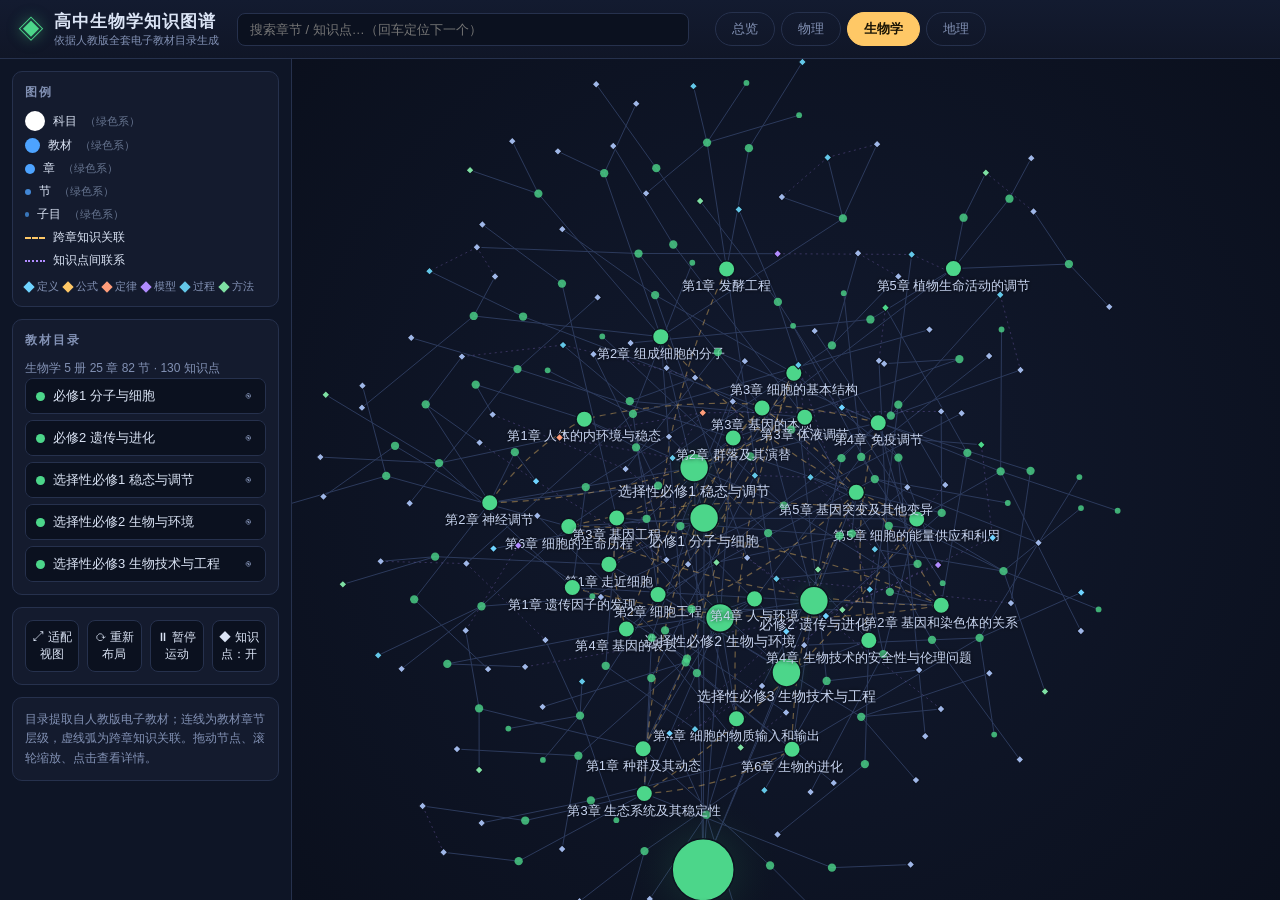
==== biology.html @ 3e2f4640 "高中知识图谱（人教版）：物理·生物学·地理 三科网页版交互图谱 - 总览页 + 三科独立图谱页（Canvas 力导向布局，无外部依赖） - 教材目录树 4 级结构 + 跨章知识关联 - 知识点：释义、" ====
<!DOCTYPE html>
<html lang="zh-CN">
<head>
<meta charset="UTF-8">
<meta name="viewport" content="width=device-width, initial-scale=1.0">
<title>高中生物学知识图谱 | 人教版全套</title>
<link rel="stylesheet" href="style.css">
</head>
<body>
<header id="topbar">
  <div class="brand">
    <span class="logo bio">◈</span>
    <div>
      <h1>高中生物学知识图谱</h1>
      <p id="subtitle">依据人教版全套电子教材目录生成</p>
    </div>
  </div>
  <div class="searchbox">
    <input id="search" type="text" placeholder="搜索章节 / 知识点…（回车定位下一个）" autocomplete="off">
    <span id="searchCount"></span>
  </div>
  <nav id="subjectTabs" class="subnav">
    <a href="index.html">总览</a>
    <a href="physics.html">物理</a>
    <a href="biology.html" class="current">生物学</a>
    <a href="geo.html">地理</a>
  </nav>
</header>

<div id="layout">
  <aside id="sidebar">
    <section class="panel">
      <h2>图例</h2>
      <div id="legend"></div>
    </section>
    <section class="panel">
      <h2>教材目录</h2>
      <div id="stats" class="muted"></div>
      <div id="bookList"></div>
    </section>
    <section class="panel controls">
      <button id="btnFit">⤢ 适配视图</button>
      <button id="btnShuffle">⟳ 重新布局</button>
      <button id="btnPause">⏸ 暂停运动</button>
      <button id="btnKP">◆ 知识点：开</button>
    </section>
    <footer class="panel muted">
      目录提取自人教版电子教材；连线为教材章节层级，<span class="crossline">虚线弧</span>为跨章知识关联。拖动节点、滚轮缩放、点击查看详情。
    </footer>
  </aside>

  <main id="stage">
    <canvas id="graph"></canvas>
    <div id="hoverTip" class="hidden"></div>
    <aside id="detail" class="hidden">
      <button id="detailClose">✕</button>
      <div id="detailBody"></div>
    </aside>
  </main>
</div>

<script>window.PAGE_SUBJECT = "biology";</script>
<script src="data.js"></script>
<script src="knowledge.js"></script>
<script src="app.js"></script>
</body>
</html>
---- style.css ----
/* ===== 高中物理·生物学 知识图谱 ===== */
:root {
  --bg: #0d1220;
  --bg-soft: #141b2e;
  --panel: #101728cc;
  --line: #26314d;
  --text: #dbe4f5;
  --muted: #8291b4;
  --phy: #4da3ff;
  --phy-deep: #1f6fd0;
  --bio: #4cd68a;
  --geo: #ffab5e;
  --bio-deep: #1f9e5e;
  --accent: #ffc866;
  --danger: #ff7a88;
}
* { box-sizing: border-box; margin: 0; padding: 0; }
html, body { height: 100%; }
body {
  font-family: "PingFang SC", "Hiragino Sans GB", "Microsoft YaHei", "Noto Sans SC", sans-serif;
  background: var(--bg);
  color: var(--text);
  overflow: hidden;
  display: flex;
  flex-direction: column;
}

/* ===== 顶栏 ===== */
#topbar {
  display: flex; align-items: center; gap: 18px;
  padding: 10px 18px;
  background: linear-gradient(180deg, #131b30, #101627);
  border-bottom: 1px solid var(--line);
  z-index: 20; flex-wrap: wrap;
}
.brand { display: flex; align-items: center; gap: 10px; }
.brand .logo { font-size: 26px; color: var(--accent); text-shadow: 0 0 14px #ffc86688; }
.brand h1 { font-size: 17px; font-weight: 700; letter-spacing: 1px; }
.brand p { font-size: 11px; color: var(--muted); }
.searchbox { flex: 1; min-width: 220px; display: flex; align-items: center; gap: 8px; max-width: 460px; }
#search {
  flex: 1; padding: 8px 12px; border-radius: 8px;
  border: 1px solid var(--line); outline: none;
  background: #0b111f; color: var(--text); font-size: 13px;
}
#search:focus { border-color: var(--phy); box-shadow: 0 0 0 2px #4da3ff33; }
#searchCount { font-size: 11px; color: var(--muted); white-space: nowrap; }
#subjectTabs { display: flex; gap: 6px; }
.tab {
  padding: 7px 16px; border-radius: 999px; cursor: pointer;
  border: 1px solid var(--line); background: transparent; color: var(--muted);
  font-size: 13px; transition: all .15s;
}
.tab:hover { color: var(--text); }
.tab.active { background: var(--accent); border-color: var(--accent); color: #1a1405; font-weight: 600; }

/* ===== 布局 ===== */
#layout { flex: 1; display: flex; min-height: 0; }
#sidebar {
  width: 292px; flex-shrink: 0; overflow-y: auto;
  background: #0e1526; border-right: 1px solid var(--line);
  padding: 12px; display: flex; flex-direction: column; gap: 12px;
}
#sidebar::-webkit-scrollbar { width: 8px; }
#sidebar::-webkit-scrollbar-thumb { background: #26314d; border-radius: 4px; }
.panel {
  background: var(--bg-soft); border: 1px solid var(--line);
  border-radius: 10px; padding: 12px;
}
.panel h2 { font-size: 12px; color: var(--muted); font-weight: 600; letter-spacing: 2px; margin-bottom: 10px; }
.muted { color: var(--muted); font-size: 12px; line-height: 1.6; }

/* 图例 */
#legend { display: flex; flex-direction: column; gap: 6px; font-size: 12px; }
#legend .row { display: flex; align-items: center; gap: 8px; }
#legend .dot { width: 12px; height: 12px; border-radius: 50%; flex-shrink: 0; }
#legend .crossline { color: var(--accent); }
#legend .swatch { display: inline-block; width: 22px; height: 0; border-top: 2px dashed var(--accent); }

/* 教材列表 */
#bookList { display: flex; flex-direction: column; gap: 6px; }
.book-item { border: 1px solid var(--line); border-radius: 8px; overflow: hidden; }
.book-head {
  display: flex; align-items: center; gap: 8px; padding: 8px 10px;
  cursor: pointer; user-select: none; font-size: 13px; background: #0b111f;
}
.book-head:hover { background: #101a30; }
.book-head .chip { width: 9px; height: 9px; border-radius: 50%; flex-shrink: 0; }
.book-head .eye { margin-left: auto; color: var(--muted); font-size: 12px; padding: 2px 4px; border-radius: 4px; }
.book-head .eye:hover { background: #26314d; color: var(--text); }
.book-head.off { opacity: .38; }
.chapters { display: none; padding: 4px 6px 8px 24px; }
.book-item.open .chapters { display: block; }
.ch-item {
  padding: 3px 6px; font-size: 12px; color: var(--muted);
  cursor: pointer; border-radius: 5px; line-height: 1.5;
}
.ch-item:hover { color: var(--text); background: #18233c; }
.ch-item .sec { color: #66748f; }
.ch-item .num { color: #55648166; font-size: 11px; margin-right: 4px; }

/* 控制按钮 */
.controls { display: flex; gap: 8px; }
.controls button {
  flex: 1; padding: 8px 4px; border-radius: 8px; cursor: pointer;
  border: 1px solid var(--line); background: #0b111f; color: var(--text); font-size: 12px;
}
.controls button:hover { border-color: var(--accent); color: var(--accent); }

/* ===== 图区 ===== */
#stage { flex: 1; position: relative; min-width: 0; }
#graph { position: absolute; inset: 0; width: 100%; height: 100%; cursor: grab; }
#graph.dragging { cursor: grabbing; }

#hoverTip {
  position: absolute; pointer-events: none; z-index: 15;
  background: #0b111fee; border: 1px solid var(--line); border-radius: 8px;
  padding: 6px 10px; font-size: 12px; max-width: 260px; line-height: 1.5;
  box-shadow: 0 6px 18px #00000066;
}
#hoverTip .t2 { color: var(--muted); font-size: 11px; }
.hidden { display: none !important; }

/* 详情面板 */
#detail {
  position: absolute; top: 14px; right: 14px; width: 300px; max-height: calc(100% - 28px);
  overflow-y: auto; z-index: 16;
  background: #0e1526f2; border: 1px solid var(--line); border-radius: 12px;
  padding: 16px; box-shadow: 0 10px 32px #00000080;
}
#detail::-webkit-scrollbar { width: 8px; }
#detail::-webkit-scrollbar-thumb { background: #26314d; border-radius: 4px; }
#detailClose {
  position: absolute; top: 10px; right: 10px; background: none; border: none;
  color: var(--muted); font-size: 14px; cursor: pointer; padding: 4px 6px; border-radius: 6px;
}
#detailClose:hover { color: var(--danger); background: #1a2338; }
#detailBody h3 { font-size: 16px; margin: 2px 26px 6px 0; line-height: 1.45; }
#detailBody .crumb { font-size: 11px; color: var(--muted); margin-bottom: 10px; line-height: 1.7; }
#detailBody .tag {
  display: inline-block; font-size: 11px; padding: 2px 9px; border-radius: 999px;
  border: 1px solid var(--line); color: var(--muted); margin: 0 6px 6px 0;
}
#detailBody h4 { font-size: 12px; color: var(--muted); letter-spacing: 1px; margin: 14px 0 6px; }
#detailBody ul { list-style: none; }
#detailBody li {
  font-size: 12.5px; padding: 5px 8px; border-radius: 6px; cursor: pointer; line-height: 1.5;
}
#detailBody li:hover { background: #18233c; }
#detailBody .linknote { color: var(--muted); font-size: 11.5px; }
#detailBody .kind {
  display: inline-block; min-width: 34px; text-align: center; margin-right: 7px;
  font-size: 10.5px; color: var(--accent); border: 1px solid #ffc86655; border-radius: 4px; padding: 1px 4px;
}
#detailBody .kpt {
  display: inline-block; min-width: 30px; text-align: center; margin-right: 7px;
  font-size: 10.5px; border: 1px solid; border-radius: 4px; padding: 1px 5px;
}
#detailBody .kptext {
  font-size: 13px; line-height: 1.75; color: #cdd9f0;
  background: #0b111f; border: 1px solid var(--line); border-left: 3px solid var(--accent);
  border-radius: 8px; padding: 10px 12px; margin: 4px 0 4px;
}
#detailBody .kpderive {
  background: #0b111f; border: 1px solid var(--line); border-left: 3px solid #b18cff;
  border-radius: 8px; padding: 8px 12px; margin: 4px 0;
}
#detailBody .kpderive .dstep { font-size: 12.5px; line-height: 1.8; color: #cdd9f0; }
#detailBody .kpderive .darr { color: #b18cff; margin-right: 8px; font-size: 11px; }
#detailBody .kpimg { margin: 8px 0; }
#detailBody .kpimg svg {
  width: 100%; height: auto; display: block;
  background: #0b111f; border: 1px solid var(--line); border-radius: 8px;
}
#detailBody .kpexample {
  background: #0b111f; border: 1px solid var(--line); border-left: 3px solid #7ee0a3;
  border-radius: 8px; padding: 8px 12px; margin: 4px 0; font-size: 12.5px; line-height: 1.7;
}
#detailBody .kpexample .q { color: #cdd9f0; }
#detailBody .kpexample summary { cursor: pointer; color: #7ee0a3; margin-top: 6px; font-size: 12px; user-select: none; }
#detailBody .kpexample .a { margin-top: 6px; color: #b6eccd; }
#detailBody .kpwrong {
  background: #2a1420; border: 1px solid #ff7a8844; border-left: 3px solid #ff7a88;
  border-radius: 8px; padding: 8px 12px; margin: 4px 0;
  font-size: 12.5px; line-height: 1.7; color: #ffd6dc;
}

#detailBody .kpimp {
  color: #ffc866; font-size: 14px; letter-spacing: 2px;
  padding: 6px 10px; background: #ffc86614; border-radius: 8px;
}
#detailBody .kpimp .hot {
  font-size: 12px; letter-spacing: 0; color: #ffc866;
  border: 1px solid #ffc86666; border-radius: 10px; padding: 1px 8px;
}
#detailBody .kpexam {
  padding: 8px 10px; background: #ffc86614; border-left: 3px solid #ffc866;
  border-radius: 0 8px 8px 0; line-height: 1.7; font-size: 13px;
}
#legend .dmark { display: inline-block; width: 8px; height: 8px; transform: rotate(45deg); flex-shrink: 0; }
#legend .swatch { display: inline-block; width: 20px; height: 0; flex-shrink: 0; }
#detailBody .focusbtn {
  margin-top: 12px; width: 100%; padding: 8px; border-radius: 8px; cursor: pointer;
  border: 1px solid var(--accent); color: var(--accent); background: transparent; font-size: 13px;
}
#detailBody .focusbtn:hover { background: #ffc86618; }

@media (max-width: 860px) {
  #sidebar { display: none; }
  #detail { width: min(300px, calc(100vw - 28px)); }
}

/* ===== 顶部科目导航（独立科目页） ===== */
.subnav { display: flex; gap: 8px; }
.subnav a {
  color: var(--muted); text-decoration: none; font-size: 13px;
  padding: 7px 16px; border: 1px solid var(--line); border-radius: 999px;
  transition: all .15s;
}
.subnav a:hover { color: var(--text); border-color: #4a5a80; }
.subnav a.current { background: var(--accent); border-color: var(--accent); color: #1a1405; font-weight: 600; }
.brand .logo.phy { color: var(--phy); text-shadow: 0 0 14px #4da3ff88; }
.brand .logo.bio { color: var(--bio); text-shadow: 0 0 14px #4cd68a88; }
.brand .logo.geo { color: var(--geo); text-shadow: 0 0 14px #ffab5e88; }

/* ===== 总览入口页 ===== */
body.hub { overflow: auto; }
.hub-wrap { max-width: 920px; margin: 0 auto; padding: 10vh 24px 40px; }
.hub-head { text-align: center; margin-bottom: 48px; }
.hub-head .logo { font-size: 40px; color: var(--accent); text-shadow: 0 0 18px #ffc86688; }
.hub-head h1 { font-size: 34px; letter-spacing: 6px; margin: 12px 0 10px; }
.hub-head p { color: var(--muted); font-size: 14px; }
.hub-grid { display: grid; grid-template-columns: 1fr 1fr; gap: 26px; }
.hub-card {
  display: block; text-decoration: none; border-radius: 18px; padding: 38px 34px;
  border: 1px solid var(--line); color: var(--text);
  transition: transform .16s ease, box-shadow .16s ease, border-color .16s ease;
}
.hub-card:hover { transform: translateY(-5px); }
.hub-card.physics { background: linear-gradient(160deg, #12233f, #0e1526 70%); }
.hub-card.physics:hover { border-color: var(--phy); box-shadow: 0 14px 44px #4da3ff22; }
.hub-card.biology { background: linear-gradient(160deg, #10281d, #0e1526 70%); }
.hub-card.biology:hover { border-color: var(--bio); box-shadow: 0 14px 44px #4cd68a22; }
.hub-card.geo { background: linear-gradient(160deg, #2a1e10, #0e1526 70%); }
.hub-card.geo:hover { border-color: var(--geo); box-shadow: 0 14px 44px #ffab5e22; }
.hub-card .subject { font-size: 30px; font-weight: 700; letter-spacing: 8px; }
.hub-card.physics .subject { color: var(--phy); }
.hub-card.biology .subject { color: var(--bio); }
.hub-card.geo .subject { color: var(--geo); }
.hub-card .nums { margin-top: 14px; font-size: 14px; color: var(--text); opacity: .85; }
.hub-card .desc { margin-top: 8px; font-size: 12.5px; color: var(--muted); line-height: 1.7; }
.hub-card .go { display: inline-block; margin-top: 24px; color: var(--accent); font-size: 14px; }
.hub-tip { margin-top: 40px; text-align: center; color: var(--muted); font-size: 12px; line-height: 1.8; }
@media (max-width: 720px) { .hub-grid { grid-template-columns: 1fr; } .hub-wrap { padding-top: 6vh; } }
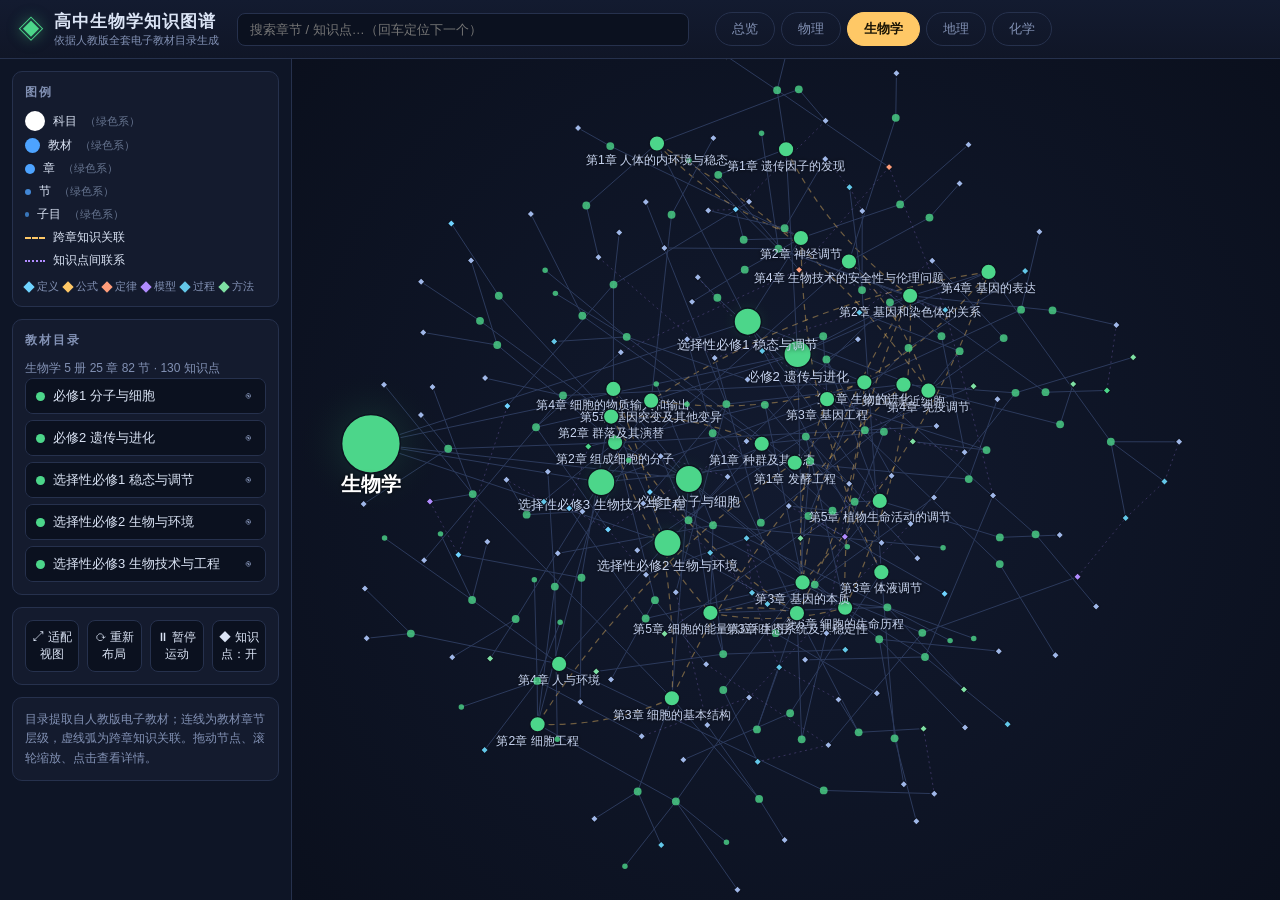
==== commit 35ddb4d2: "新增化学模块：无机/有机分支，以反应类型连接的交互图谱 - chem.html / chem.js：24 个专题（无机12+有机10）、65 个物质与概念节点、46 条带化学方程式的反应连线 - ap" ====
--- a/biology.html
+++ b/biology.html
@@ -24,6 +24,7 @@
     <a href="physics.html">物理</a>
     <a href="biology.html" class="current">生物学</a>
     <a href="geo.html">地理</a>
+    <a href="chem.html">化学</a>
   </nav>
 </header>
 
--- a/style.css
+++ b/style.css
@@ -222,6 +222,7 @@
 .brand .logo.phy { color: var(--phy); text-shadow: 0 0 14px #4da3ff88; }
 .brand .logo.bio { color: var(--bio); text-shadow: 0 0 14px #4cd68a88; }
 .brand .logo.geo { color: var(--geo); text-shadow: 0 0 14px #ffab5e88; }
+.brand .logo.chem { color: var(--accent); text-shadow: 0 0 14px #ffc86688; }
 
 /* ===== 总览入口页 ===== */
 body.hub { overflow: auto; }
@@ -243,10 +244,13 @@
 .hub-card.biology:hover { border-color: var(--bio); box-shadow: 0 14px 44px #4cd68a22; }
 .hub-card.geo { background: linear-gradient(160deg, #2a1e10, #0e1526 70%); }
 .hub-card.geo:hover { border-color: var(--geo); box-shadow: 0 14px 44px #ffab5e22; }
+.hub-card.chem { background: linear-gradient(160deg, #241a08, #0e1526 70%); }
+.hub-card.chem:hover { border-color: var(--accent); box-shadow: 0 14px 44px #ffc86622; }
 .hub-card .subject { font-size: 30px; font-weight: 700; letter-spacing: 8px; }
 .hub-card.physics .subject { color: var(--phy); }
 .hub-card.biology .subject { color: var(--bio); }
 .hub-card.geo .subject { color: var(--geo); }
+.hub-card.chem .subject { color: var(--accent); }
 .hub-card .nums { margin-top: 14px; font-size: 14px; color: var(--text); opacity: .85; }
 .hub-card .desc { margin-top: 8px; font-size: 12.5px; color: var(--muted); line-height: 1.7; }
 .hub-card .go { display: inline-block; margin-top: 24px; color: var(--accent); font-size: 14px; }
